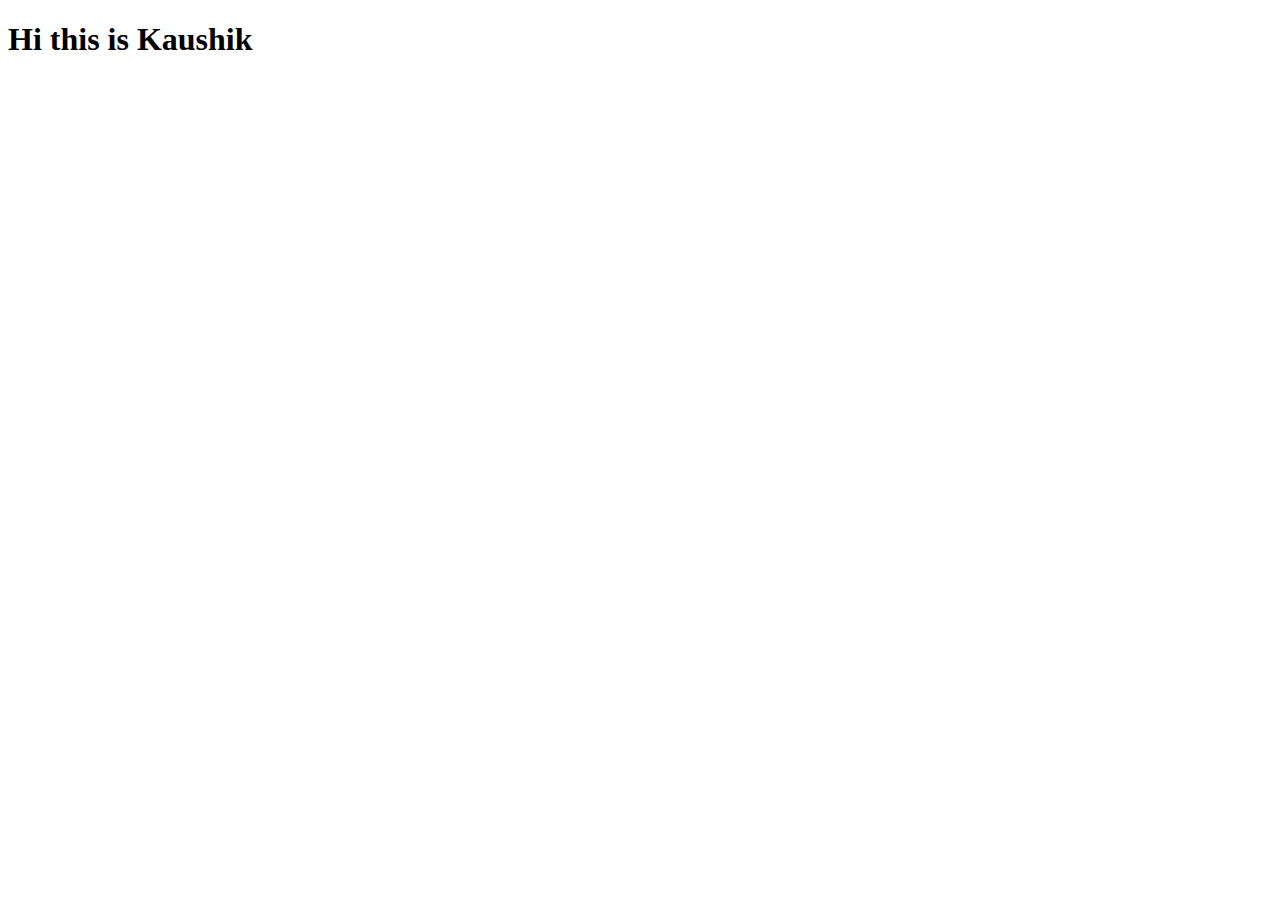
==== index.html @ 62fdfd87 "Create index.html" ====
<!DOCTYPE html>
<html lang="en">
<head>
    <meta charset="UTF-8">
    <meta name="viewport" content="width=device-width, initial-scale=1.0">
    <title>Kaushik's Page</title>
</head>
<body>
    <h1>Hi this is Kaushik</h1>
</body>
</html>
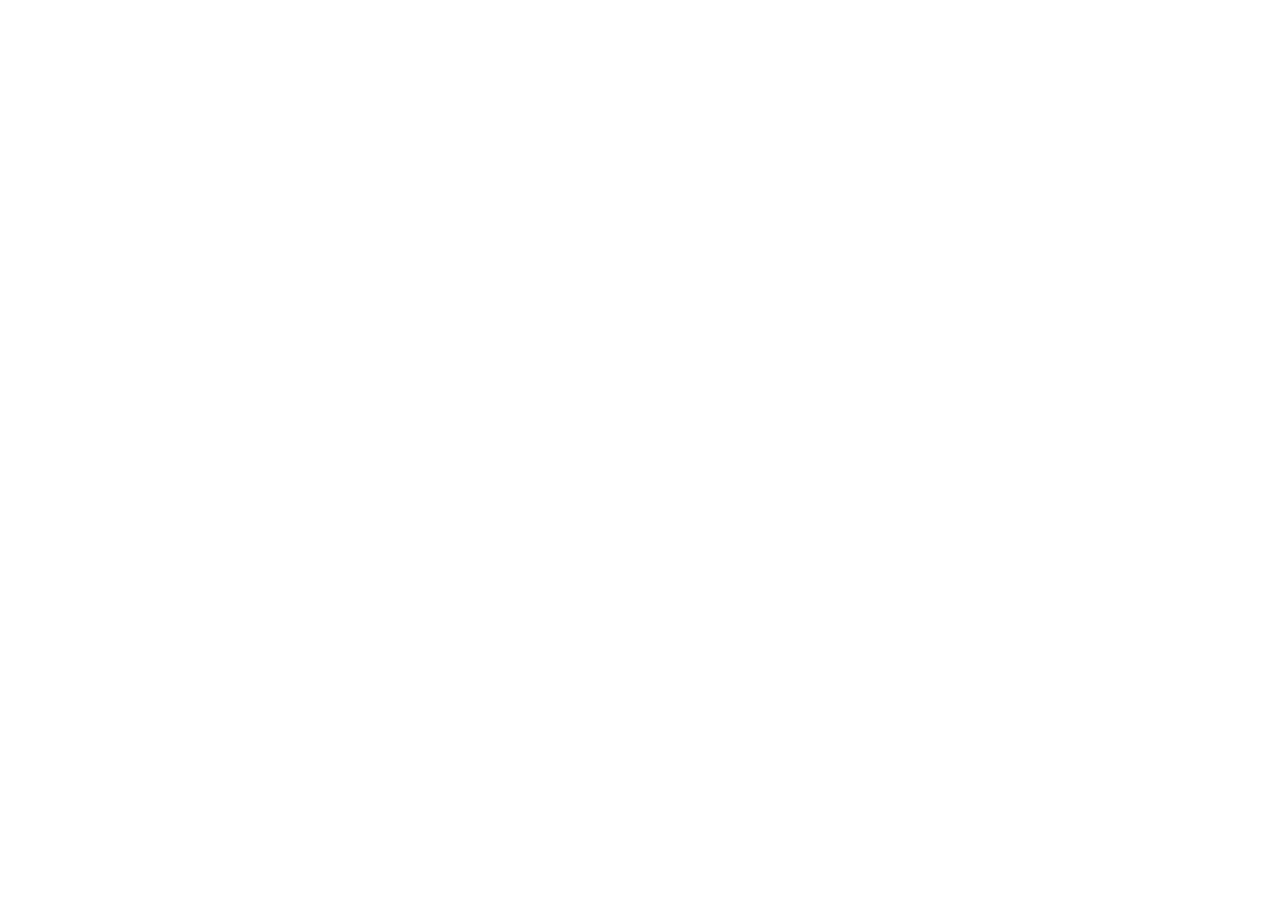
==== commit 335cfe87: "Update index.html" ====
--- a/index.html
+++ b/index.html
@@ -3,9 +3,11 @@
 <head>
     <meta charset="UTF-8">
     <meta name="viewport" content="width=device-width, initial-scale=1.0">
-    <title>Kaushik's Page</title>
+    <title>Kaushik's Message</title>
+    <link rel="stylesheet" href="styles.css">
 </head>
 <body>
-    <h1>Hi this is Kaushik</h1>
+    <h1 id="message"></h1>
+    <script src="script.js"></script>
 </body>
 </html>
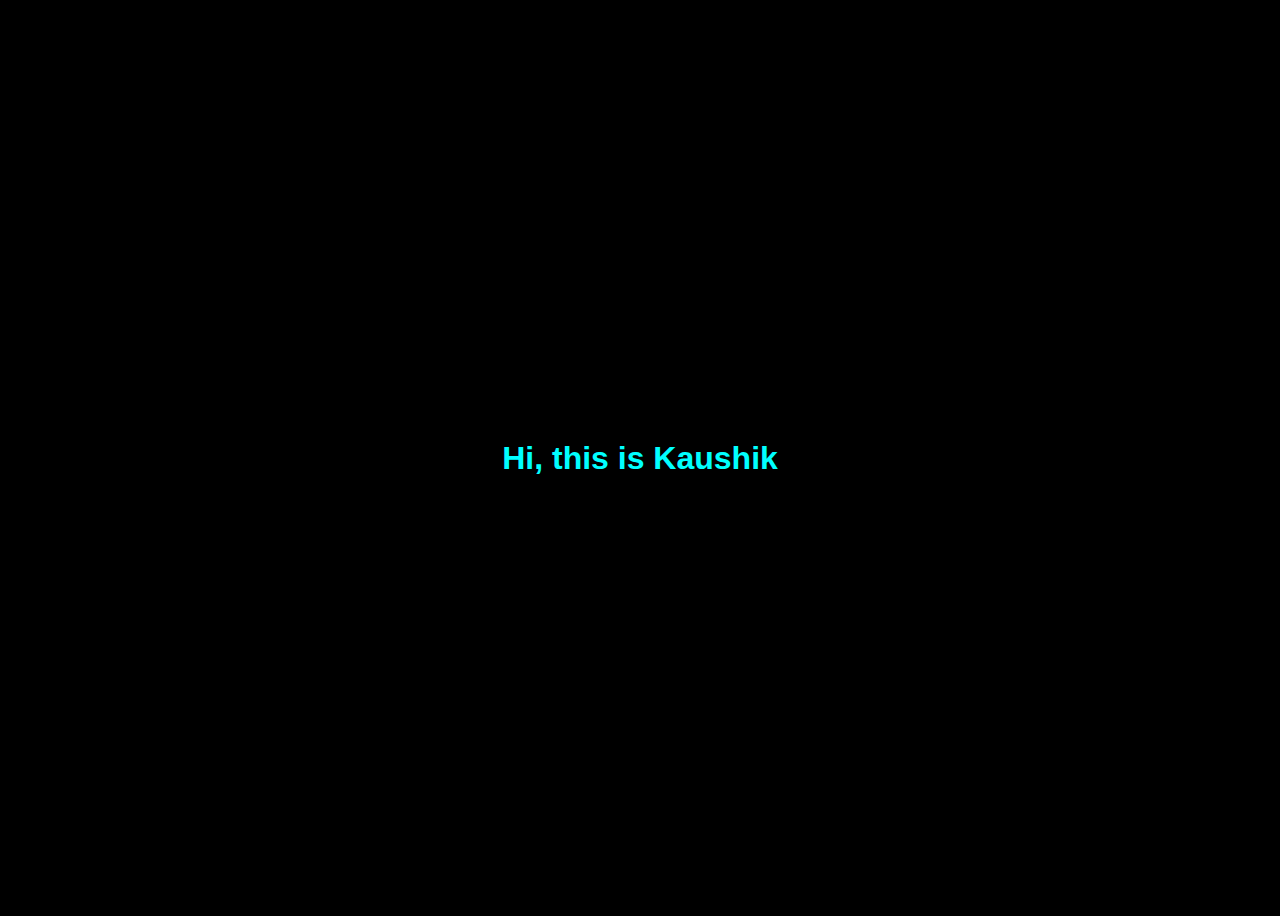
==== commit caf38d48: "Update index.html" ====
--- a/index.html
+++ b/index.html
@@ -3,11 +3,14 @@
 <head>
     <meta charset="UTF-8">
     <meta name="viewport" content="width=device-width, initial-scale=1.0">
-    <title>Kaushik's Message</title>
+    <title>Kaushik's Website</title>
     <link rel="stylesheet" href="styles.css">
 </head>
 <body>
-    <h1 id="message"></h1>
+    <div class="container">
+        <h1 id="message">Loading...</h1>
+    </div>
+
     <script src="script.js"></script>
 </body>
 </html>
--- a/styles.css
+++ b/styles.css
@@ -0,0 +1,11 @@
+body {
+    display: flex;
+    justify-content: center;
+    align-items: center;
+    height: 100vh;
+    background-color: #000000;
+    font-family: Arial, sans-serif;
+}
+h1 {
+    color: cyan;
+}
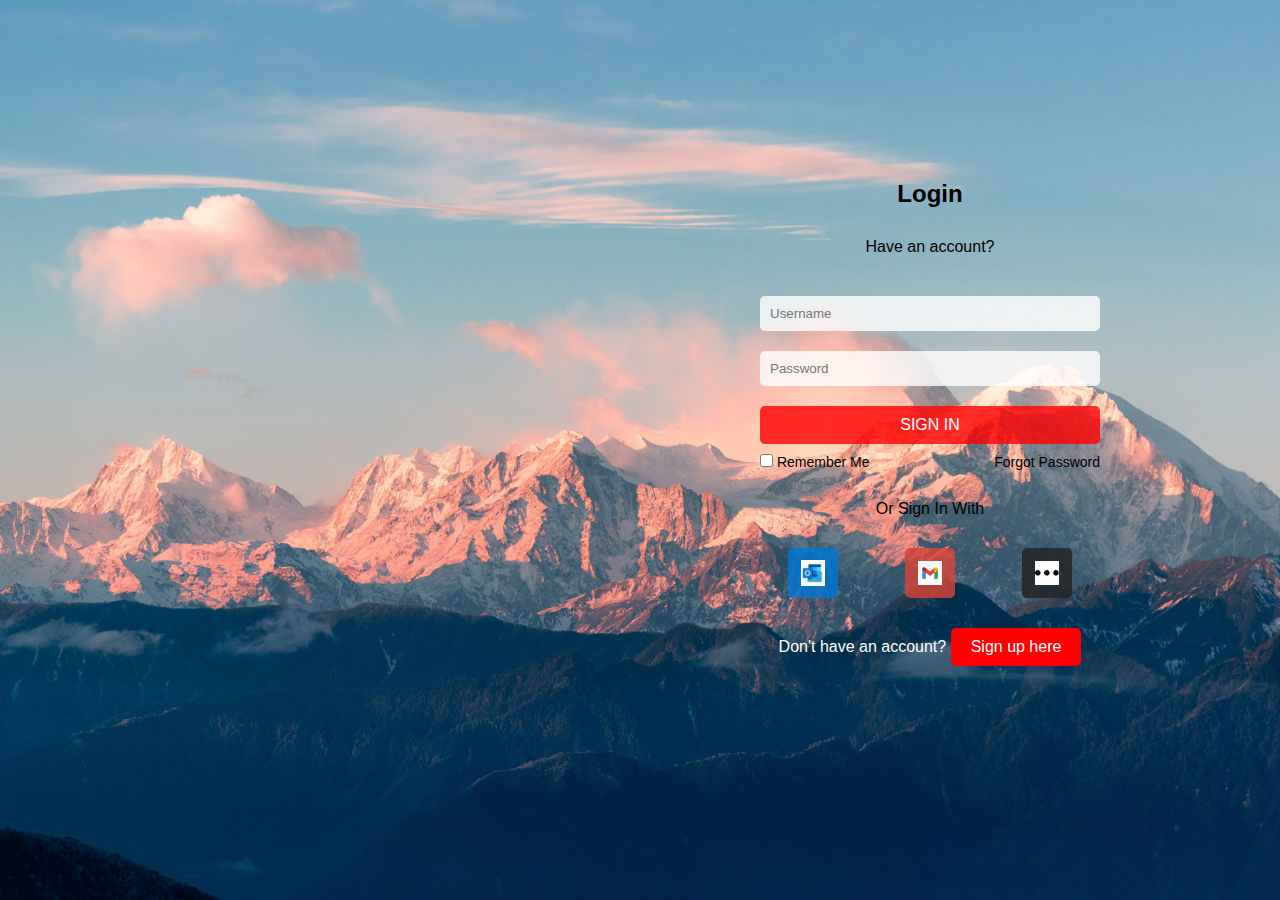
==== commit 30650c2a: "Add files via upload" ====
--- a/index.html
+++ b/index.html
@@ -1,16 +1,40 @@
-<!DOCTYPE html>
-<html lang="en">
-<head>
-    <meta charset="UTF-8">
-    <meta name="viewport" content="width=device-width, initial-scale=1.0">
-    <title>Kaushik's Website</title>
-    <link rel="stylesheet" href="styles.css">
-</head>
-<body>
-    <div class="container">
-        <h1 id="message">Loading...</h1>
-    </div>
-
-    <script src="script.js"></script>
-</body>
-</html>
+<!DOCTYPE html>
+<html lang="en">
+<head>
+  <meta charset="UTF-8">
+  <meta name="viewport" content="width=device-width, initial-scale=1.0">
+  <title>Login #10</title>
+  <link rel="stylesheet" href="styles.css">
+</head>
+<body>
+  <div class="login-container">
+    <div class="login-box">
+      <h2>Login</h2>
+      <p>Have an account?</p>
+      <form>
+        <input type="text" placeholder="Username" required>
+        <input type="password" placeholder="Password" required>
+        <button type="submit">SIGN IN</button>
+        <div class="options">
+          <label><input type="checkbox"> Remember Me</label>
+          <a href="#">Forgot Password</a>
+        </div>
+        <p>Or Sign In With</p>
+        <div class="social-login">
+          <button class="outlook">
+            <img src="outlook.jpeg" alt="Outlook" />
+          </button>
+          <button class="gmail">
+            <img src="gmail.jpeg" alt="Gmail" />
+          </button>
+          <button class="other">
+            <img src="others.jpeg" alt="Other" />
+          </button>
+        </div>
+      </form>
+      <p></p>
+      <p>Don't have an account? <a href="signup.html" class="signup-link-box">Sign up here</a></p>
+    </div>
+  </div>
+</body>
+</html>
--- a/styles.css
+++ b/styles.css
@@ -1,11 +1,146 @@
-body {
-    display: flex;
-    justify-content: center;
-    align-items: center;
-    height: 100vh;
-    background-color: #000000;
-    font-family: Arial, sans-serif;
-}
-h1 {
-    color: cyan;
-}
+* {
+  margin: 0;
+  padding: 0;
+  box-sizing: border-box;
+  font-family: Arial, sans-serif;
+}
+
+body {
+  background-image: url('bg.jpg');
+  background-size: cover;
+  display: flex;
+  justify-content: flex-end;
+  align-items: flex-start;
+  height: 100vh;
+  color: #000000;
+}
+
+.login-container {
+  display: flex;
+  justify-content: flex-end;
+  align-items: flex-start;
+  width: 100%;
+  height: 100%;
+  padding: 150px 150px 0 0;
+}
+
+.login-box {
+  max-width: 400px;
+  width: 100%;
+  padding: 30px;
+  text-align: center;
+}
+
+.login-box h2 {
+  font-size: 24px;
+  margin-bottom: 30px;
+  color: #000000;
+}
+
+.login-box p {
+  color: #000000;
+  margin-bottom: 30px;
+}
+
+form input[type="text"],
+form input[type="password"] {
+  width: 100%;
+  padding: 10px;
+  margin: 10px 0;
+  border: none;
+  border-radius: 5px;
+  outline: none;
+  background: rgba(255, 255, 255, 0.8);
+  color: #250d0d;
+}
+
+form button[type="submit"] {
+  width: 100%;
+  padding: 10px;
+  margin-top: 10px;
+  border: none;
+  border-radius: 5px;
+  background: rgba(255, 0, 0, 0.8);
+  color: #fff;
+  font-size: 16px;
+  cursor: pointer;
+}
+
+form .options {
+  display: flex;
+  justify-content: space-between;
+  margin-top: 10px;
+  font-size: 14px;
+  color: #000000;
+}
+
+form .options a {
+  text-decoration: none;
+  color: #000000;
+}
+
+form p {
+  margin-top: 30px;
+  color: #000000;
+}
+
+.social-login {
+  display: flex;
+  justify-content: space-around;
+  margin-top: 10px;
+}
+
+.social-login button {
+  border: none;
+  padding: 10px;
+  border-radius: 5px;
+  cursor: pointer;
+  display: flex;
+  justify-content: center;
+  align-items: center;
+  width: 50px;
+  height: 50px;
+  margin-right: 10px;
+}
+
+.social-login button:last-child {
+  margin-right: 0;
+}
+
+.social-login button img {
+  width: 24px;
+  height: auto;
+}
+
+.social-login .outlook {
+  background: rgba(0, 120, 212, 0.8);
+}
+
+.social-login .gmail {
+  background: rgba(219, 68, 55, 0.8);
+}
+
+.social-login .other {
+  background: rgba(34, 34, 34, 0.8);
+}
+
+.social-login + p {
+  margin-top: 20px;
+}
+
+.login-box p:last-child {
+  color: #ffffff;
+}
+
+.signup-link-box {
+  display: inline-block;
+  background-color: #ff0000;
+  padding: 10px 20px;
+  border-radius: 5px;
+  color: #ffffff;
+  text-decoration: none;
+}
+
+.signup-link-box:hover {
+  background-color: #000000;
+}
